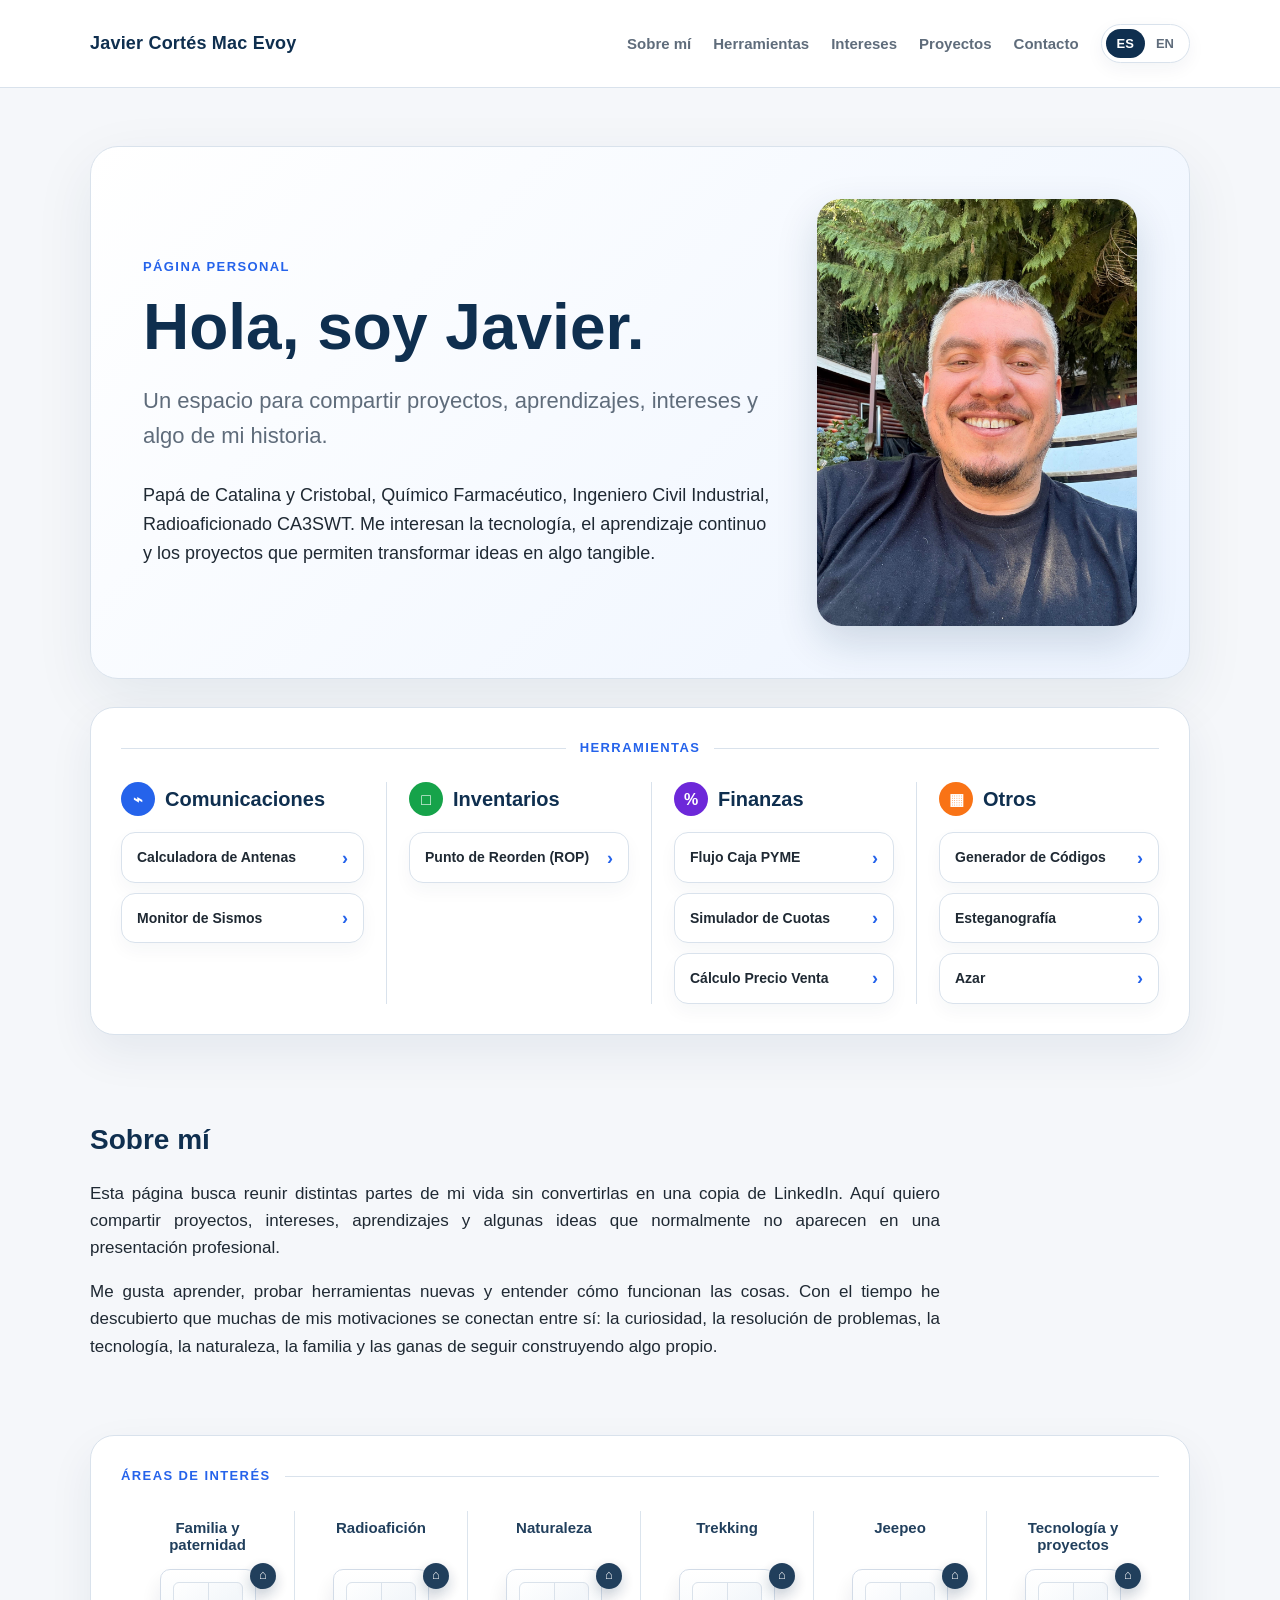
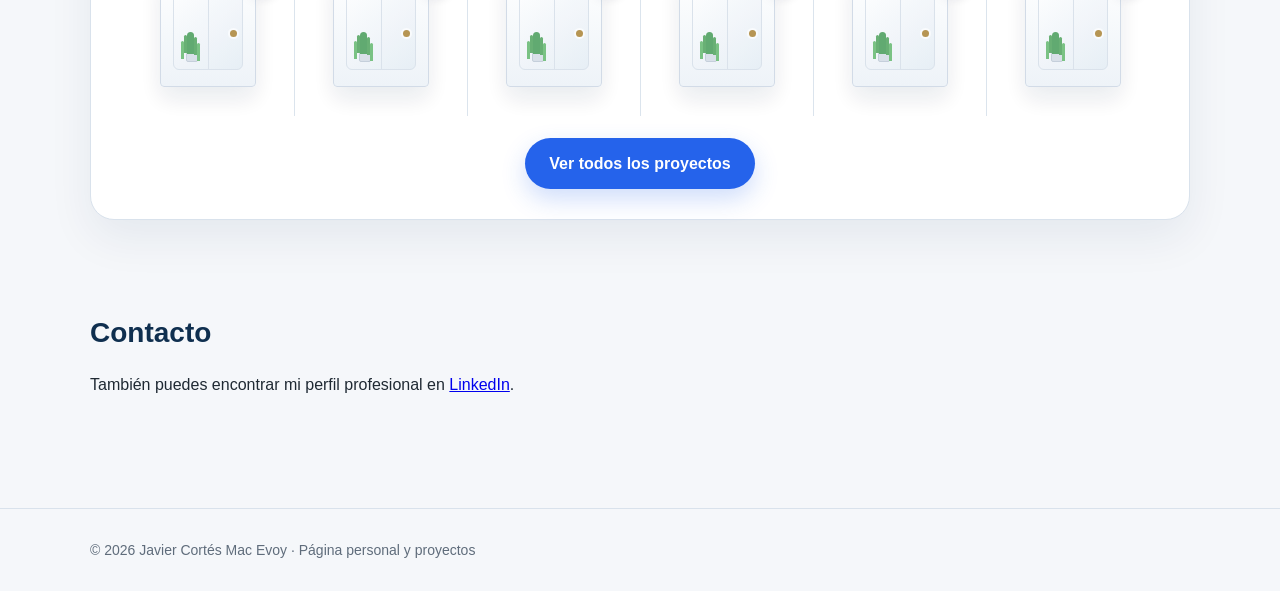
==== index.html @ 36909349 "Update hero summary in index.html" ====
<!DOCTYPE html>
<html lang="es">
<head>
  <meta charset="UTF-8">
  <meta name="viewport" content="width=device-width, initial-scale=1.0">
  <title>Javier Cortés Mac Evoy</title>

  <!-- Google Analytics -->
  <script async src="https://www.googletagmanager.com/gtag/js?id=G-1M1TVZT13N"></script>
  <script>
    window.dataLayer = window.dataLayer || [];
    function gtag(){dataLayer.push(arguments);}
    gtag('js', new Date());

    gtag('config', 'G-1M1TVZT13N');
  </script>

  <style>
    :root {
      --bg: #f5f7fa;
      --card: #ffffff;
      --text: #1f2933;
      --muted: #5f6c7b;
      --primary: #0f2f4f;
      --accent: #2563eb;
      --line: #d9e2ec;
      --soft: #edf4ff;
      --green: #16a34a;
      --purple: #6d28d9;
      --orange: #f97316;
    }

    * { box-sizing: border-box; }

    body {
      margin: 0;
      font-family: Arial, Helvetica, sans-serif;
      background: var(--bg);
      color: var(--text);
      line-height: 1.6;
    }

    .container {
      width: min(1100px, 92%);
      margin: 0 auto;
    }

    header {
      padding: 24px 0;
      border-bottom: 1px solid var(--line);
      background: rgba(255, 255, 255, 0.92);
      backdrop-filter: blur(8px);
      position: sticky;
      top: 0;
      z-index: 10;
    }

    nav {
      display: flex;
      justify-content: space-between;
      align-items: center;
      gap: 24px;
    }

    .brand {
      font-weight: 800;
      color: var(--primary);
      letter-spacing: 0.2px;
      font-size: 18px;
    }

    .nav-links {
      display: flex;
      align-items: center;
      gap: 22px;
      flex-wrap: wrap;
    }

    .nav-links a {
      text-decoration: none;
      color: var(--muted);
      font-size: 15px;
      font-weight: 700;
    }

    .nav-links a:hover { color: var(--accent); }

    .language-switch {
      display: inline-flex;
      align-items: center;
      background: #ffffff;
      border: 1px solid var(--line);
      border-radius: 999px;
      padding: 4px;
      box-shadow: 0 6px 18px rgba(15, 47, 79, 0.05);
    }

    .language-switch button {
      border: none;
      background: transparent;
      color: var(--muted);
      padding: 7px 11px;
      border-radius: 999px;
      cursor: pointer;
      font-weight: 800;
      font-size: 13px;
      transition: all 0.2s ease;
    }

    .language-switch button.active {
      background: var(--primary);
      color: #ffffff;
    }

    main { padding-bottom: 20px; }

    .hero { padding: 58px 0 18px; }

    .hero-card {
      background: linear-gradient(135deg, #ffffff 0%, #edf4ff 100%);
      border: 1px solid var(--line);
      border-radius: 28px;
      padding: 52px;
      box-shadow: 0 20px 60px rgba(15, 47, 79, 0.08);
    }

    .hero-content {
      display: flex;
      align-items: center;
      justify-content: space-between;
      gap: 42px;
    }

    .hero-text { flex: 1; }

    .hero-image {
      width: 320px;
      flex-shrink: 0;
    }

    .hero-image img {
      width: 100%;
      display: block;
      border-radius: 24px;
      box-shadow: 0 16px 42px rgba(15, 47, 79, 0.16);
    }

    .eyebrow {
      color: var(--accent);
      font-weight: 800;
      text-transform: uppercase;
      font-size: 13px;
      letter-spacing: 1.4px;
      margin-bottom: 16px;
    }

    h1 {
      font-size: clamp(38px, 6vw, 64px);
      line-height: 1.05;
      margin: 0;
      color: var(--primary);
    }

    .subtitle {
      font-size: 22px;
      color: var(--muted);
      margin: 22px 0 28px;
      max-width: 760px;
    }

    .summary {
      font-size: 18px;
      max-width: 760px;
      margin-bottom: 0;
    }

    section { padding: 34px 0; }

    .tools-section { padding: 10px 0 26px; }

    .panel {
      background: #ffffff;
      border: 1px solid var(--line);
      border-radius: 24px;
      padding: 30px;
      box-shadow: 0 18px 45px rgba(15, 47, 79, 0.07);
    }

    .tools-heading,
    .interest-heading {
      display: flex;
      align-items: center;
      gap: 14px;
      margin-bottom: 24px;
    }

    .tools-heading::before,
    .tools-heading::after,
    .interest-heading::after {
      content: "";
      height: 1px;
      background: var(--line);
      flex: 1;
    }

    .tools-heading span,
    .interest-heading span {
      color: var(--accent);
      font-size: 13px;
      font-weight: 800;
      letter-spacing: 1.4px;
      text-transform: uppercase;
      white-space: nowrap;
    }

    .interest-heading { justify-content: flex-start; }

    .tools-grid {
      display: grid;
      grid-template-columns: repeat(4, 1fr);
      gap: 22px;
    }

    .tool-group {
      border-left: 1px solid var(--line);
      padding-left: 22px;
    }

    .tool-group:first-child {
      border-left: none;
      padding-left: 0;
    }

    .tool-title {
      display: flex;
      align-items: center;
      gap: 10px;
      margin-bottom: 16px;
    }

    .tool-title h3 {
      margin: 0;
      color: var(--primary);
      font-size: 20px;
    }

    .tool-icon {
      width: 34px;
      height: 34px;
      border-radius: 50%;
      display: grid;
      place-items: center;
      color: #ffffff;
      font-weight: 800;
      font-size: 16px;
    }

    .tool-icon.radio { background: var(--accent); }
    .tool-icon.sc { background: var(--green); }
    .tool-icon.fin { background: var(--purple); }
    .tool-icon.other { background: var(--orange); }

    .tool-list {
      display: grid;
      gap: 10px;
    }

    .tool-link {
      display: flex;
      align-items: center;
      justify-content: space-between;
      gap: 12px;
      padding: 13px 15px;
      border: 1px solid var(--line);
      border-radius: 14px;
      background: #ffffff;
      color: var(--text);
      text-decoration: none;
      font-weight: 700;
      font-size: 14px;
      box-shadow: 0 8px 18px rgba(15, 47, 79, 0.04);
      transition: all 0.2s ease;
    }

    .tool-link:hover {
      color: var(--accent);
      border-color: #b8cdf8;
      background: #f8fbff;
      transform: translateY(-1px);
    }

    .tool-link span:last-child {
      color: var(--accent);
      font-size: 18px;
      line-height: 1;
    }

    .section-title {
      font-size: 28px;
      color: var(--primary);
      margin-bottom: 14px;
    }

    .text-block {
      max-width: 850px;
      font-size: 17px;
      text-align: justify;
    }

    .interests-section { padding-top: 24px; }

    .interests-grid {
      display: grid;
      grid-template-columns: repeat(6, 1fr);
      gap: 0;
    }

    .interest-card {
      min-height: 205px;
      padding: 8px 18px 0;
      text-align: center;
      border-left: 1px solid var(--line);
      display: flex;
      flex-direction: column;
      align-items: center;
      justify-content: flex-start;
      text-decoration: none;
      color: var(--primary);
      position: relative;
    }

    .interest-card:first-child { border-left: none; }

    .interest-card h3 {
      font-size: 15px;
      line-height: 1.15;
      margin: 0 0 14px;
      min-height: 36px;
      color: var(--primary);
    }

    .mini-door {
      width: 96px;
      height: 118px;
      border: 1px solid #cfd9e6;
      border-radius: 10px 10px 4px 4px;
      background: linear-gradient(180deg, #ffffff 0%, #edf3f8 100%);
      box-shadow: 0 12px 24px rgba(15, 47, 79, 0.10);
      position: relative;
      overflow: hidden;
      transition: all 0.2s ease;
    }

    .mini-door::before {
      content: "";
      position: absolute;
      top: 12px;
      left: 12px;
      right: 12px;
      bottom: 16px;
      border: 1px solid #d7e0ea;
      border-radius: 6px;
      background: linear-gradient(135deg, rgba(255,255,255,0.75), rgba(226,235,244,0.75));
    }

    .mini-door::after {
      content: "";
      position: absolute;
      top: 12px;
      bottom: 16px;
      left: 50%;
      width: 1px;
      background: #d7e0ea;
    }

    .door-handle {
      width: 7px;
      height: 7px;
      border-radius: 50%;
      background: #b08d45;
      position: absolute;
      right: 18px;
      top: 60px;
      z-index: 2;
      box-shadow: 0 0 0 2px rgba(255,255,255,0.7);
    }

    .lock-badge {
      width: 26px;
      height: 26px;
      border-radius: 50%;
      background: var(--primary);
      color: #ffffff;
      font-size: 13px;
      font-weight: 800;
      display: grid;
      place-items: center;
      position: absolute;
      right: 18px;
      top: 52px;
      box-shadow: 0 6px 14px rgba(15, 47, 79, 0.25);
      z-index: 3;
    }

    .plant {
      position: absolute;
      left: 18px;
      bottom: 24px;
      width: 22px;
      height: 34px;
      z-index: 2;
    }

    .plant::before {
      content: "";
      position: absolute;
      bottom: 0;
      left: 7px;
      width: 10px;
      height: 8px;
      background: #d6dee8;
      border: 1px solid #c1ccd8;
      border-radius: 2px;
    }

    .plant::after {
      content: "";
      position: absolute;
      bottom: 8px;
      left: 8px;
      width: 7px;
      height: 22px;
      background: #54a365;
      border-radius: 8px 8px 0 0;
      box-shadow:
        -8px 7px 0 -2px #6fbd7a,
        8px 9px 0 -2px #6fbd7a,
        -5px 1px 0 -2px #5daa6a,
        5px 3px 0 -2px #5daa6a;
    }

    .interest-card.available .mini-door { border-color: #b8cdf8; }

    .interest-card.available:hover .mini-door {
      transform: translateY(-4px);
      box-shadow: 0 16px 30px rgba(15, 47, 79, 0.14);
    }

    .interest-card.locked {
      cursor: default;
      opacity: 0.92;
    }

    .project-button-wrap {
      margin-top: 22px;
      text-align: center;
    }

    .project-button {
      display: inline-block;
      padding: 13px 24px;
      border-radius: 999px;
      background: var(--accent);
      color: #ffffff;
      text-decoration: none;
      font-weight: 800;
      box-shadow: 0 10px 24px rgba(37, 99, 235, 0.22);
    }

    .project-button:hover { background: var(--primary); }

    footer {
      margin-top: 40px;
      padding: 30px 0;
      border-top: 1px solid var(--line);
      color: var(--muted);
      font-size: 14px;
    }

    @media (max-width: 1050px) {
      .interests-grid {
        grid-template-columns: repeat(3, 1fr);
        row-gap: 24px;
      }

      .interest-card:nth-child(4) { border-left: none; }
    }

    @media (max-width: 950px) {
      .tools-grid { grid-template-columns: repeat(2, 1fr); }

      .tool-group:nth-child(3) {
        border-left: none;
        padding-left: 0;
      }
    }

    @media (max-width: 850px) {
      nav {
        align-items: flex-start;
        flex-direction: column;
      }

      .nav-links { gap: 14px; }

      .hero { padding-top: 42px; }

      .hero-card { padding: 34px; }

      .hero-content {
        flex-direction: column-reverse;
        align-items: flex-start;
      }

      .hero-image {
        width: 100%;
        max-width: 320px;
      }
    }

    @media (max-width: 620px) {
      .panel { padding: 24px; }

      .tools-grid { grid-template-columns: 1fr; }

      .tool-group {
        border-left: none;
        padding-left: 0;
        border-top: 1px solid var(--line);
        padding-top: 20px;
      }

      .tool-group:first-child {
        border-top: none;
        padding-top: 0;
      }

      .interests-grid { grid-template-columns: repeat(2, 1fr); }

      .interest-card,
      .interest-card:nth-child(4) { border-left: none; }
    }
  </style>
</head>

<body>
  <header>
    <div class="container">
      <nav>
        <div class="brand">Javier Cortés Mac Evoy</div>

        <div class="nav-links">
          <a href="#sobre-mi" data-i18n="nav_about">Sobre mí</a>
          <a href="#herramientas" data-i18n="nav_tools">Herramientas</a>
          <a href="#intereses" data-i18n="nav_interests">Intereses</a>
          <a href="proyectos/" data-i18n="nav_projects">Proyectos</a>
          <a href="#contacto" data-i18n="nav_contact">Contacto</a>

          <div class="language-switch" aria-label="Selector de idioma">
            <button id="langEs" type="button" class="active" onclick="setLanguage('es')">ES</button>
            <button id="langEn" type="button" onclick="setLanguage('en')">EN</button>
          </div>
        </div>
      </nav>
    </div>
  </header>

  <main>
    <section class="hero">
      <div class="container">
        <div class="hero-card">
          <div class="hero-content">
            <div class="hero-text">
              <div class="eyebrow" data-i18n="hero_eyebrow">Página personal</div>

              <h1 data-i18n="hero_title">Hola, soy Javier.</h1>

              <p class="subtitle" data-i18n="hero_subtitle">
                Un espacio para compartir proyectos, aprendizajes, intereses y algo de mi historia.
              </p>

              <p class="summary" data-i18n="hero_summary">
                Papá de Catalina y Cristobal, Químico Farmacéutico, Ingeniero Civil Industrial, Radioaficionado CA3SWT.
                Me interesan la tecnología, el aprendizaje continuo y los proyectos que permiten
                transformar ideas en algo tangible.
              </p>
            </div>

            <div class="hero-image">
              <img src="assets/img/Javier.jpeg" alt="Javier Cortés Mac Evoy">
            </div>
          </div>
        </div>
      </div>
    </section>

    <section id="herramientas" class="tools-section">
      <div class="container">
        <div class="panel">
          <div class="tools-heading">
            <span data-i18n="tools_heading">Herramientas</span>
          </div>

<div class="tools-grid">

  <div class="tool-group">
    <div class="tool-title">
      <span class="tool-icon radio">⌁</span>
      <h3 data-i18n="cat_radio">Comunicaciones</h3>
    </div>

    <div class="tool-list">

      <a class="tool-link" href="herramientas/radioaficion/antenas/">
        <span data-i18n="tool_antennas">Calculadora de Antenas</span>
        <span>›</span>
      </a>

      <a
        class="tool-link"
        href="herramientas/sismos/"
        data-analytics-tool="Monitor de Sismos"
        data-analytics-event="acceso_herramienta"
      >
        <span data-i18n="tool_earthquakes">Monitor de Sismos</span>
        <span>›</span>
      </a>

    </div>
  </div>

  <div class="tool-group">
    <div class="tool-title">
      <span class="tool-icon sc">□</span>
      <h3 data-i18n="cat_supplychain">Inventarios</h3>
    </div>

    <div class="tool-list">

      <a class="tool-link" href="herramientas/supplychain/rop/">
        <span data-i18n="tool_rop">Punto de Reorden (ROP)</span>
        <span>›</span>
      </a>

    </div>
  </div>

  <div class="tool-group">
    <div class="tool-title">
      <span class="tool-icon fin">%</span>
      <h3 data-i18n="cat_finance">Finanzas</h3>
    </div>

    <div class="tool-list">

      <a class="tool-link" href="herramientas/flujo-caja-pyme/">
        <span data-i18n="tool_cashflow">Flujo Caja PYME</span>
        <span>›</span>
      </a>

      <a class="tool-link" href="herramientas/simulador-cuotas/">
        <span data-i18n="tool_installments">Simulador de Cuotas</span>
        <span>›</span>
      </a>

      <a class="tool-link" href="herramientas/calculo-precio-venta/">
        <span data-i18n="tool_sale_price">Cálculo Precio Venta</span>
        <span>›</span>
      </a>

    </div>
  </div>

  <div class="tool-group">
    <div class="tool-title">
      <span class="tool-icon other">▦</span>
      <h3 data-i18n="cat_other">Otros</h3>
    </div>

    <div class="tool-list">

      <a class="tool-link" href="herramientas/generador-codigos/">
        <span data-i18n="tool_codes">Generador de Códigos</span>
        <span>›</span>
      </a>

      <a class="tool-link" href="herramientas/esteganografia/">
        <span data-i18n="tool_steganography">Esteganografía</span>
        <span>›</span>
      </a>

      <a class="tool-link" href="herramientas/azar/">
        <span data-i18n="tool_random">Azar</span>
        <span>›</span>
      </a>

    </div>
  </div>

</div>
</div>
</div>
</section>

    <section id="sobre-mi">
      <div class="container">
        <h2 class="section-title" data-i18n="about_title">Sobre mí</h2>

        <div class="text-block">
          <p data-i18n="about_p1">
            Esta página busca reunir distintas partes de mi vida sin convertirlas en una copia
            de LinkedIn. Aquí quiero compartir proyectos, intereses, aprendizajes y algunas ideas
            que normalmente no aparecen en una presentación profesional.
          </p>

          <p data-i18n="about_p2">
            Me gusta aprender, probar herramientas nuevas y entender cómo funcionan las cosas.
            Con el tiempo he descubierto que muchas de mis motivaciones se conectan entre sí:
            la curiosidad, la resolución de problemas, la tecnología, la naturaleza, la familia
            y las ganas de seguir construyendo algo propio.
          </p>
        </div>
      </div>
    </section>

    <section id="intereses" class="interests-section">
      <div class="container">
        <div class="panel">
          <div class="interest-heading">
            <span data-i18n="interests_title">Áreas de interés</span>
          </div>

          <div class="interests-grid">
            <a class="interest-card locked" href="#intereses">
              <h3 data-i18n="interest_family">Familia y paternidad</h3>
              <div class="mini-door"><span class="door-handle"></span><span class="plant"></span></div>
              <span class="lock-badge">⌂</span>
            </a>

            <a class="interest-card locked" href="#intereses">
              <h3 data-i18n="interest_radio">Radioafición</h3>
              <div class="mini-door"><span class="door-handle"></span><span class="plant"></span></div>
              <span class="lock-badge">⌂</span>
            </a>

            <a class="interest-card locked" href="#intereses">
              <h3 data-i18n="interest_nature">Naturaleza</h3>
              <div class="mini-door"><span class="door-handle"></span><span class="plant"></span></div>
              <span class="lock-badge">⌂</span>
            </a>

            <a class="interest-card locked" href="#intereses">
              <h3 data-i18n="interest_trekking">Trekking</h3>
              <div class="mini-door"><span class="door-handle"></span><span class="plant"></span></div>
              <span class="lock-badge">⌂</span>
            </a>

            <a class="interest-card locked" href="#intereses">
              <h3 data-i18n="interest_offroad">Jeepeo</h3>
              <div class="mini-door"><span class="door-handle"></span><span class="plant"></span></div>
              <span class="lock-badge">⌂</span>
            </a>

            <a class="interest-card locked" href="#intereses">
              <h3 data-i18n="interest_tech">Tecnología y proyectos</h3>
              <div class="mini-door"><span class="door-handle"></span><span class="plant"></span></div>
              <span class="lock-badge">⌂</span>
            </a>
          </div>

          <div class="project-button-wrap">
            <a class="project-button" href="proyectos/" data-i18n="projects_button">Ver todos los proyectos</a>
          </div>
        </div>
      </div>
    </section>

    <section id="contacto">
      <div class="container">
        <h2 class="section-title" data-i18n="contact_title">Contacto</h2>
        <p>
          <span data-i18n="contact_text">También puedes encontrar mi perfil profesional en</span>
          <a href="https://www.linkedin.com/in/javiercortesmacevoy/" target="_blank">LinkedIn</a>.
        </p>
      </div>
    </section>
  </main>

  <footer>
    <div class="container" data-i18n="footer_text">
      © 2026 Javier Cortés Mac Evoy · Página personal y proyectos
    </div>
  </footer>

  <script>
    const translations = {
      es: {
        nav_about: "Sobre mí",
        nav_tools: "Herramientas",
        nav_interests: "Intereses",
        nav_projects: "Proyectos",
        nav_contact: "Contacto",
        hero_eyebrow: "Página personal",
        hero_title: "Hola, soy Javier.",
        hero_subtitle: "Un espacio para compartir proyectos, aprendizajes, intereses y algo de mi historia.",
        hero_summary: "Papá de Catalina y Cristobal, Químico Farmacéutico, Ingeniero Civil Industrial, Radioaficionado CA3SWT. Me interesan la tecnología, el aprendizaje continuo y los proyectos que permiten transformar ideas en algo tangible.",
        tools_heading: "Herramientas",
        cat_radio: "Comunicaciones",
        cat_supplychain: "Inventarios",
        cat_finance: "Finanzas",
        cat_other: "Otros",
        tool_antennas: "Calculadora de Antenas",
        tool_earthquakes: "Monitor de Sismos",
        tool_rop: "Punto de Reorden (ROP)",
        tool_cashflow: "Flujo Caja PYME",
        tool_installments: "Simulador de Cuotas",
        tool_sale_price: "Cálculo Precio Venta",
        tool_codes: "Generador de Códigos",
        tool_steganography: "Esteganografía",
        tool_random: "Azar",
        about_title: "Sobre mí",
        about_p1: "Esta página busca reunir distintas partes de mi vida sin convertirlas en una copia de LinkedIn. Aquí quiero compartir proyectos, intereses, aprendizajes y algunas ideas que normalmente no aparecen en una presentación profesional.",
        about_p2: "Me gusta aprender, probar herramientas nuevas y entender cómo funcionan las cosas. Con el tiempo he descubierto que muchas de mis motivaciones se conectan entre sí: la curiosidad, la resolución de problemas, la tecnología, la naturaleza, la familia y las ganas de seguir construyendo algo propio.",
        interests_title: "Áreas de interés",
        interest_family: "Familia y paternidad",
        interest_radio: "Radioafición",
        interest_nature: "Naturaleza",
        interest_trekking: "Trekking",
        interest_offroad: "Jeepeo",
        interest_tech: "Tecnología y proyectos",
        projects_button: "Ver todos los proyectos",
        contact_title: "Contacto",
        contact_text: "También puedes encontrar mi perfil profesional en",
        footer_text: "© 2026 Javier Cortés Mac Evoy · Página personal y proyectos"
      },
      en: {
        nav_about: "About me",
        nav_tools: "Tools",
        nav_interests: "Interests",
        nav_projects: "Projects",
        nav_contact: "Contact",
        hero_eyebrow: "Personal page",
        hero_title: "Hi, I’m Javier.",
        hero_subtitle: "A space to share projects, learning, interests, and part of my story.",
        hero_summary: "I am a father, pharmacist, student, and naturally curious person. I am interested in technology, continuous learning, and projects that turn ideas into something tangible.",
        tools_heading: "Tools",
        cat_radio: "Communications",
        cat_supplychain: "Stock",
        cat_finance: "Finance",
        cat_other: "Other",
        tool_antennas: "Antenna Calculator",
        tool_earthquakes: "Earthquake Monitor",
        tool_rop: "Reorder Point (ROP)",
        tool_cashflow: "SME Cash Flow",
        tool_installments: "Installment Simulator",
        tool_sale_price: "Sale Price Calculator",
        tool_codes: "Code Generator",
        tool_steganography: "Steganography",
        tool_random: "Random",
        about_title: "About me",
        about_p1: "This page brings together different parts of my life without turning it into a copy of LinkedIn. Here I share projects, interests, learning, and ideas that usually do not appear in a professional profile.",
        about_p2: "I enjoy learning, testing new tools, and understanding how things work. Over time, I have found that many of my motivations are connected: curiosity, problem solving, technology, nature, family, and the desire to keep building something of my own.",
        interests_title: "Areas of interest",
        interest_family: "Family and fatherhood",
        interest_radio: "Amateur Radio",
        interest_nature: "Nature",
        interest_trekking: "Trekking",
        interest_offroad: "Off-road driving",
        interest_tech: "Technology and projects",
        projects_button: "View all projects",
        contact_title: "Contact",
        contact_text: "You can also find my professional profile on",
        footer_text: "© 2026 Javier Cortés Mac Evoy · Personal page and projects"
      }
    };

    function setLanguage(lang) {
      const dictionary = translations[lang] || translations.es;

      document.documentElement.lang = lang;
      localStorage.setItem("siteLanguage", lang);

      document.querySelectorAll("[data-i18n]").forEach(function (element) {
        const key = element.getAttribute("data-i18n");
        if (dictionary[key]) {
          element.textContent = dictionary[key];
        }
      });

      document.getElementById("langEs").classList.toggle("active", lang === "es");
      document.getElementById("langEn").classList.toggle("active", lang === "en");
    }

    const savedLanguage = localStorage.getItem("siteLanguage") || "es";
    setLanguage(savedLanguage);
  </script>
</body>
</html>
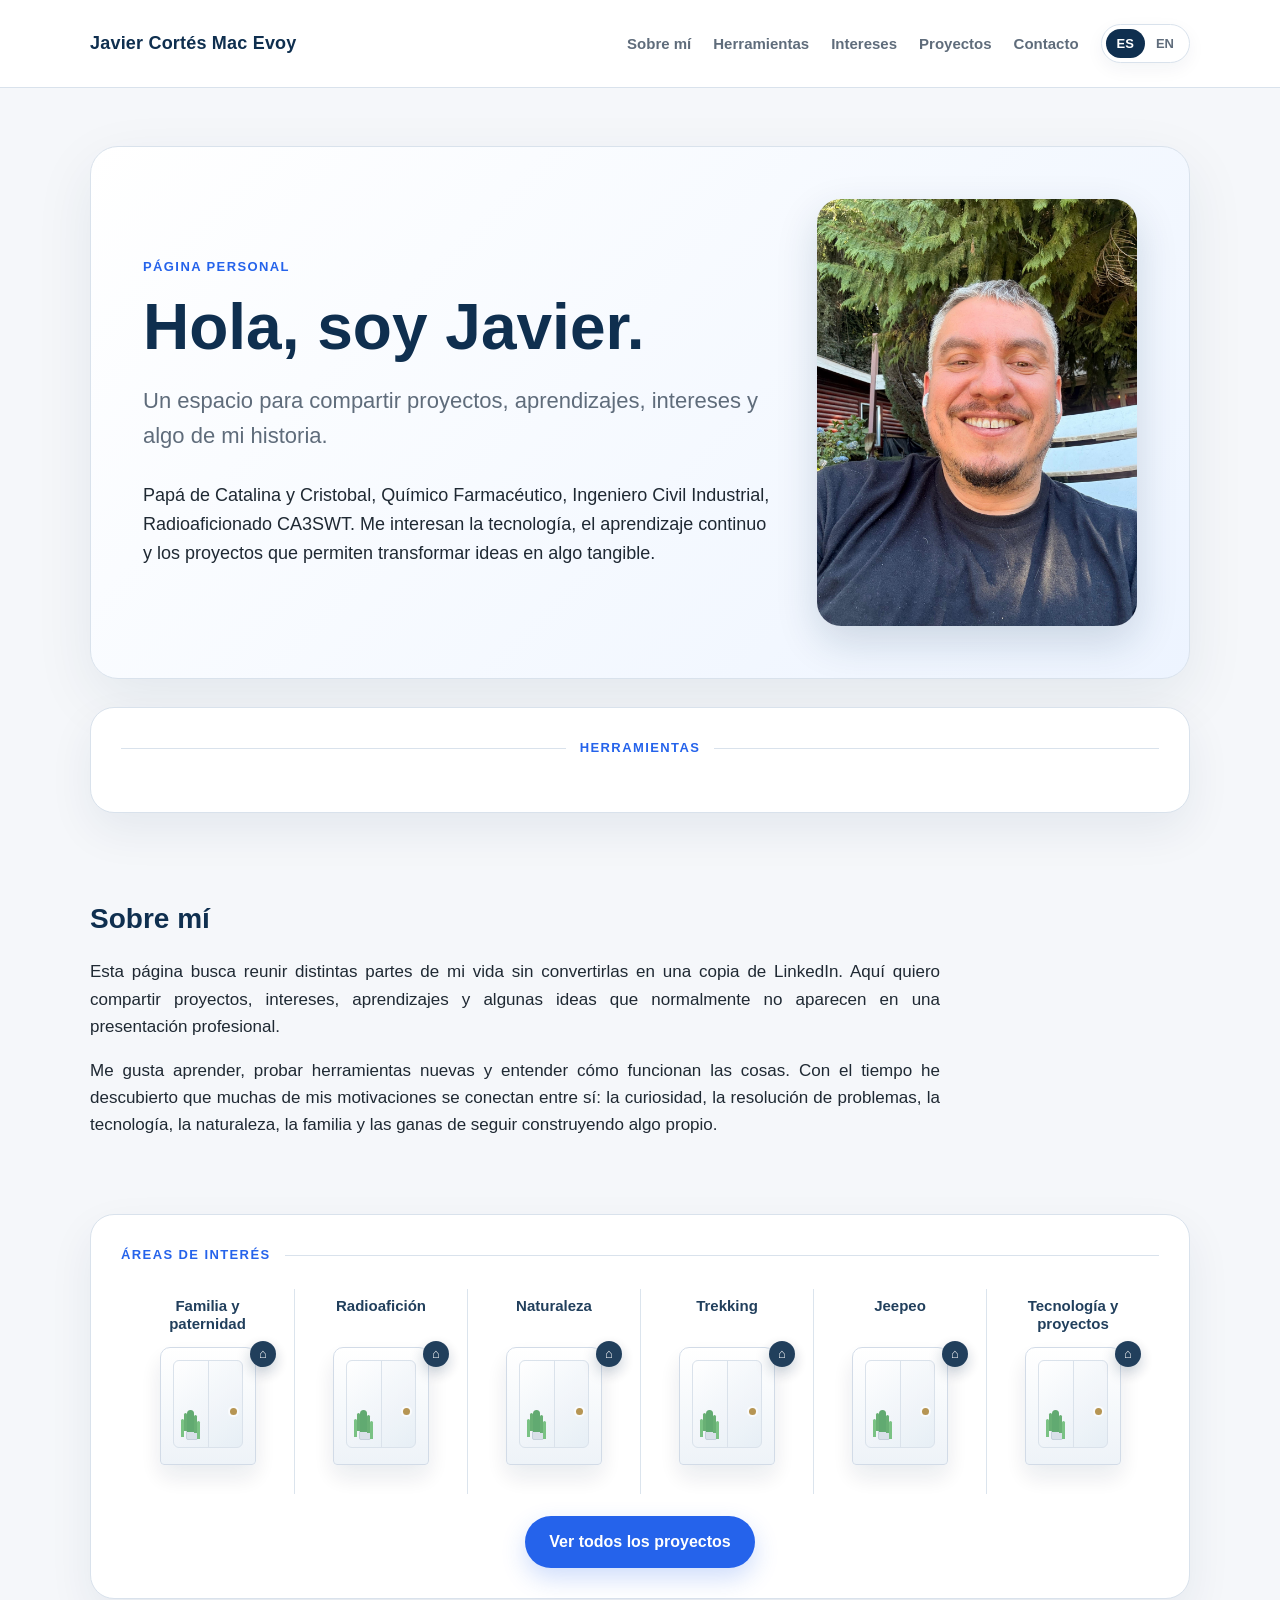
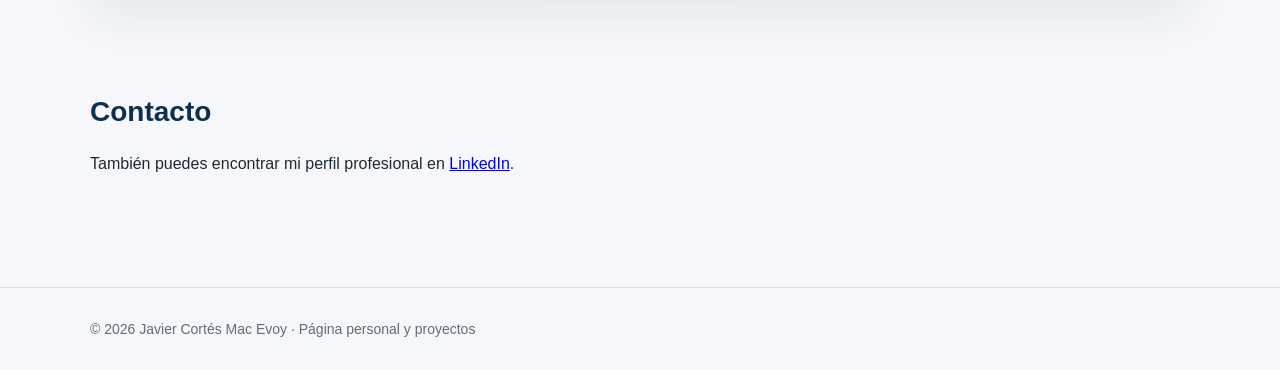
==== commit e09d246a: "Refactor tools section and add scripts Removed multiple tool groups and their links from the tools s" ====
--- a/index.html
+++ b/index.html
@@ -5,15 +5,18 @@
   <meta name="viewport" content="width=device-width, initial-scale=1.0">
   <title>Javier Cortés Mac Evoy</title>
 
-  <!-- Google Analytics -->
-  <script async src="https://www.googletagmanager.com/gtag/js?id=G-1M1TVZT13N"></script>
-  <script>
-    window.dataLayer = window.dataLayer || [];
-    function gtag(){dataLayer.push(arguments);}
-    gtag('js', new Date());
-
-    gtag('config', 'G-1M1TVZT13N');
-  </script>
+<!-- Google Analytics -->
+<script async src="https://www.googletagmanager.com/gtag/js?id=G-1M1TVZT13N"></script>
+<script>
+  window.dataLayer = window.dataLayer || [];
+  function gtag(){dataLayer.push(arguments);}
+  gtag('js', new Date());
+
+  gtag('config', 'G-1M1TVZT13N', {
+    send_page_view: true,
+    debug_mode: true
+  });
+</script>
 
   <style>
     :root {
@@ -601,102 +604,8 @@
             <span data-i18n="tools_heading">Herramientas</span>
           </div>
 
-<div class="tools-grid">
-
-  <div class="tool-group">
-    <div class="tool-title">
-      <span class="tool-icon radio">⌁</span>
-      <h3 data-i18n="cat_radio">Comunicaciones</h3>
-    </div>
-
-    <div class="tool-list">
-
-      <a class="tool-link" href="herramientas/radioaficion/antenas/">
-        <span data-i18n="tool_antennas">Calculadora de Antenas</span>
-        <span>›</span>
-      </a>
-
-      <a
-        class="tool-link"
-        href="herramientas/sismos/"
-        data-analytics-tool="Monitor de Sismos"
-        data-analytics-event="acceso_herramienta"
-      >
-        <span data-i18n="tool_earthquakes">Monitor de Sismos</span>
-        <span>›</span>
-      </a>
-
-    </div>
-  </div>
-
-  <div class="tool-group">
-    <div class="tool-title">
-      <span class="tool-icon sc">□</span>
-      <h3 data-i18n="cat_supplychain">Inventarios</h3>
-    </div>
-
-    <div class="tool-list">
-
-      <a class="tool-link" href="herramientas/supplychain/rop/">
-        <span data-i18n="tool_rop">Punto de Reorden (ROP)</span>
-        <span>›</span>
-      </a>
-
-    </div>
-  </div>
-
-  <div class="tool-group">
-    <div class="tool-title">
-      <span class="tool-icon fin">%</span>
-      <h3 data-i18n="cat_finance">Finanzas</h3>
-    </div>
-
-    <div class="tool-list">
-
-      <a class="tool-link" href="herramientas/flujo-caja-pyme/">
-        <span data-i18n="tool_cashflow">Flujo Caja PYME</span>
-        <span>›</span>
-      </a>
-
-      <a class="tool-link" href="herramientas/simulador-cuotas/">
-        <span data-i18n="tool_installments">Simulador de Cuotas</span>
-        <span>›</span>
-      </a>
-
-      <a class="tool-link" href="herramientas/calculo-precio-venta/">
-        <span data-i18n="tool_sale_price">Cálculo Precio Venta</span>
-        <span>›</span>
-      </a>
-
-    </div>
-  </div>
-
-  <div class="tool-group">
-    <div class="tool-title">
-      <span class="tool-icon other">▦</span>
-      <h3 data-i18n="cat_other">Otros</h3>
-    </div>
-
-    <div class="tool-list">
-
-      <a class="tool-link" href="herramientas/generador-codigos/">
-        <span data-i18n="tool_codes">Generador de Códigos</span>
-        <span>›</span>
-      </a>
-
-      <a class="tool-link" href="herramientas/esteganografia/">
-        <span data-i18n="tool_steganography">Esteganografía</span>
-        <span>›</span>
-      </a>
-
-      <a class="tool-link" href="herramientas/azar/">
-        <span data-i18n="tool_random">Azar</span>
-        <span>›</span>
-      </a>
-
-    </div>
-  </div>
-
+<div id="toolsContainer" class="tools-grid" aria-live="polite">
+  <!-- Las herramientas se cargan desde herramientas/tools-data.js -->
 </div>
 </div>
 </div>
@@ -791,6 +700,9 @@
       © 2026 Javier Cortés Mac Evoy · Página personal y proyectos
     </div>
   </footer>
+
+  <script src="herramientas/tools-data.js"></script>
+  <script src="herramientas/tools-render.js"></script>
 
   <script>
     const translations = {
@@ -811,6 +723,7 @@
         cat_other: "Otros",
         tool_antennas: "Calculadora de Antenas",
         tool_earthquakes: "Monitor de Sismos",
+        tool_radio_global: "Radio Global",
         tool_rop: "Punto de Reorden (ROP)",
         tool_cashflow: "Flujo Caja PYME",
         tool_installments: "Simulador de Cuotas",
@@ -842,7 +755,7 @@
         hero_eyebrow: "Personal page",
         hero_title: "Hi, I’m Javier.",
         hero_subtitle: "A space to share projects, learning, interests, and part of my story.",
-        hero_summary: "I am a father, pharmacist, student, and naturally curious person. I am interested in technology, continuous learning, and projects that turn ideas into something tangible.",
+        hero_summary: "Father of Catalina and Cristóbal, Pharmacist, Industrial Civil Engineer, and Amateur Radio Operator (CA3SWT). I am passionate about technology, continuous learning, and projects that turn ideas into something tangible.",
         tools_heading: "Tools",
         cat_radio: "Communications",
         cat_supplychain: "Stock",
@@ -850,6 +763,7 @@
         cat_other: "Other",
         tool_antennas: "Antenna Calculator",
         tool_earthquakes: "Earthquake Monitor",
+        tool_radio_global: "Global Radio",
         tool_rop: "Reorder Point (ROP)",
         tool_cashflow: "SME Cash Flow",
         tool_installments: "Installment Simulator",
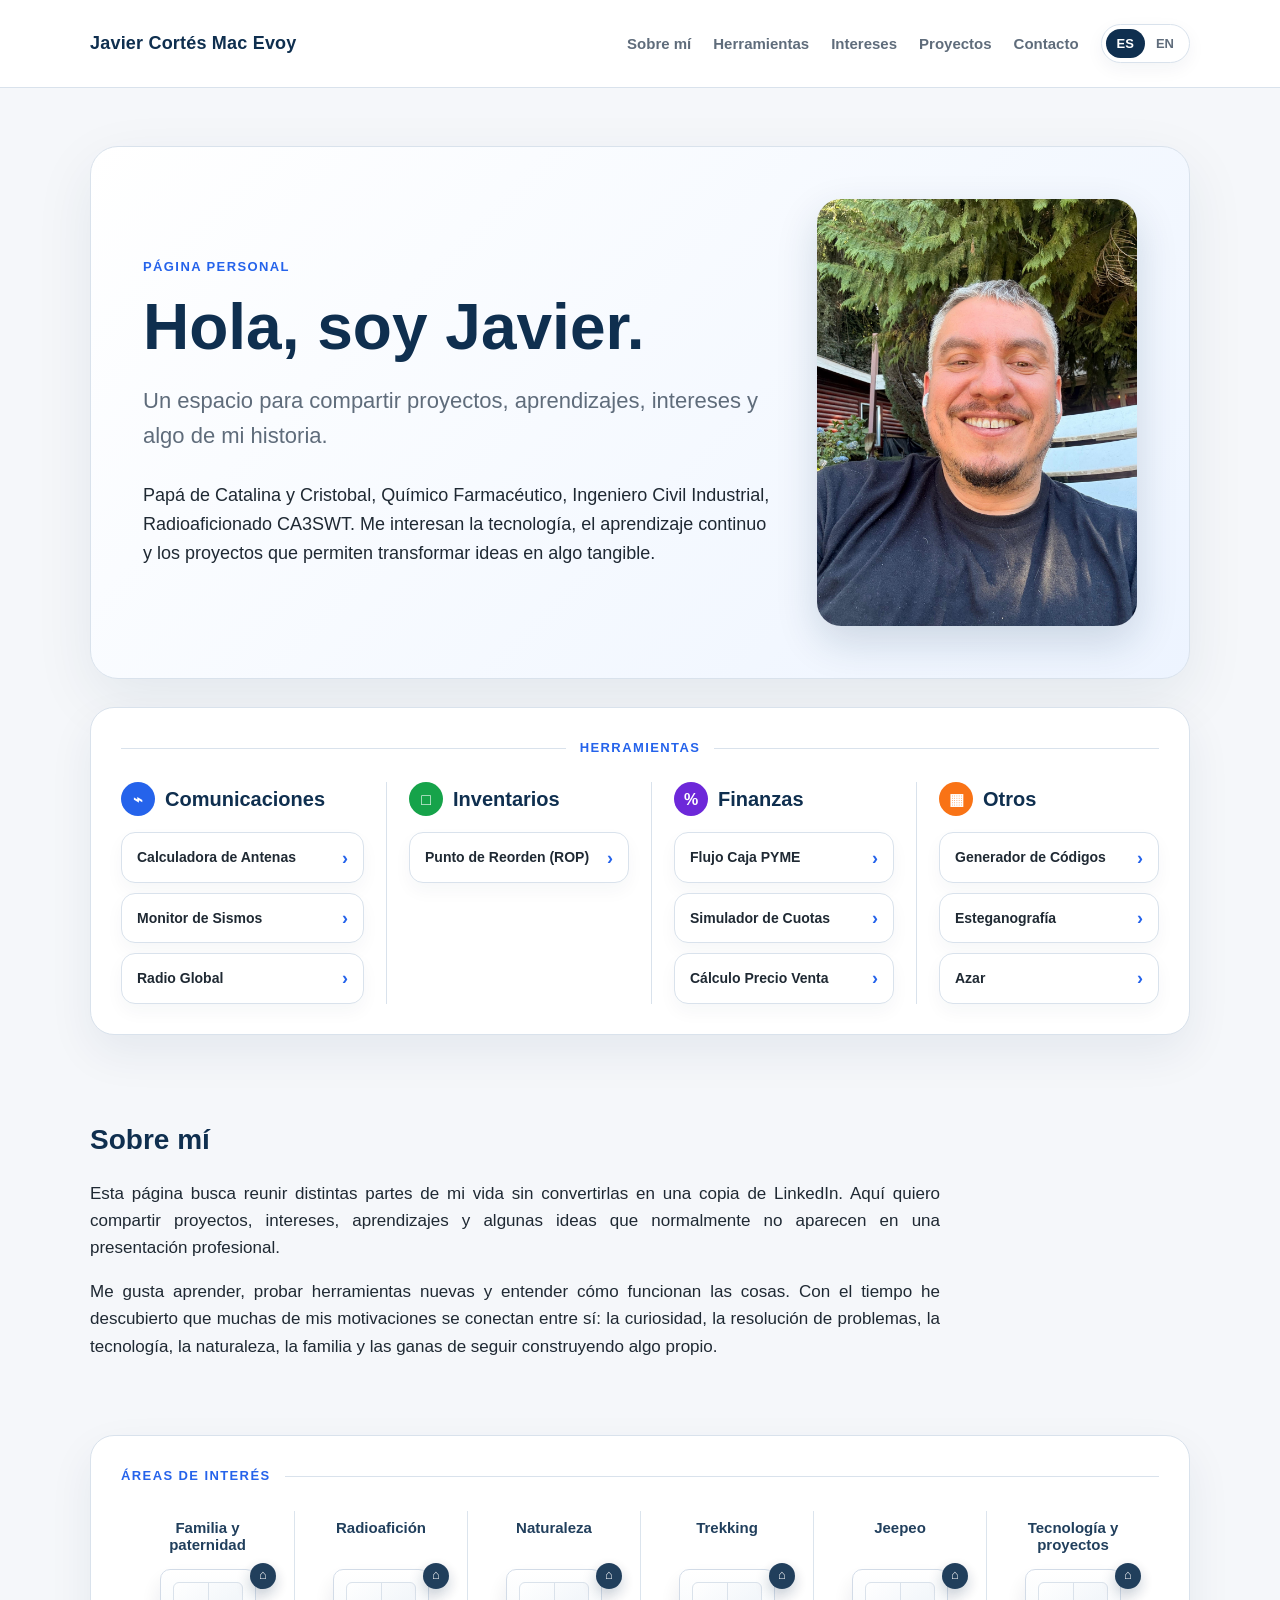
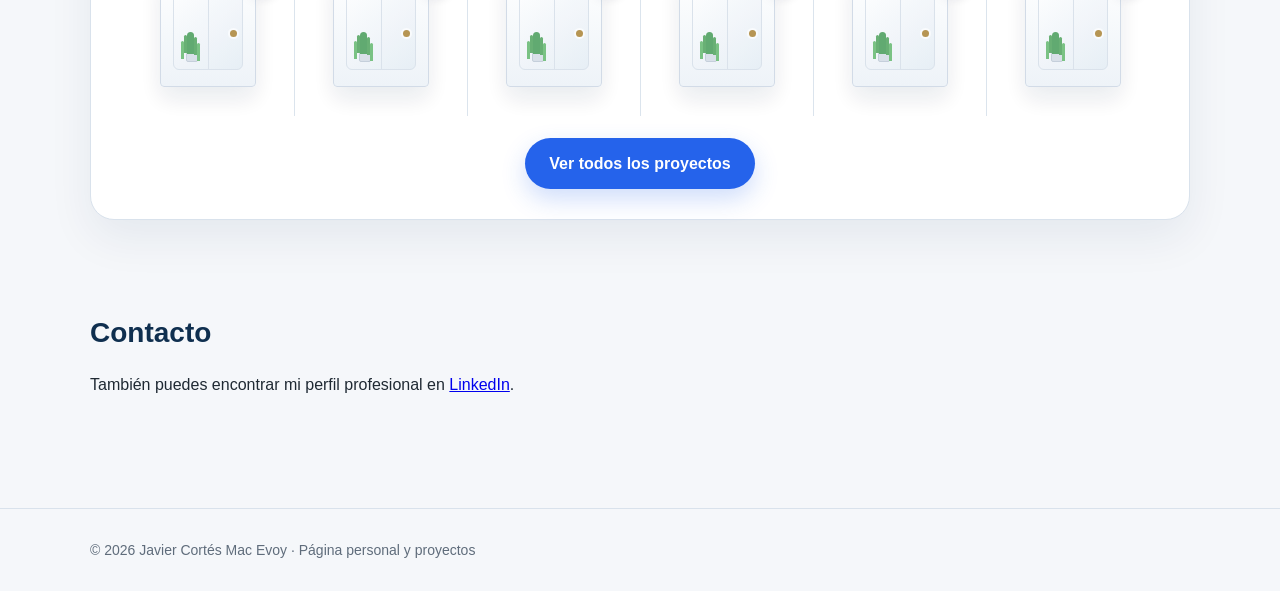
==== commit 159f4bf1: "Fix tools container ID and add newline at EOF" ====
--- a/index.html
+++ b/index.html
@@ -604,7 +604,7 @@
             <span data-i18n="tools_heading">Herramientas</span>
           </div>
 
-<div id="toolsContainer" class="tools-grid" aria-live="polite">
+<div id="toolsGrid" class="tools-grid" aria-live="polite">
   <!-- Las herramientas se cargan desde herramientas/tools-data.js -->
 </div>
 </div>
